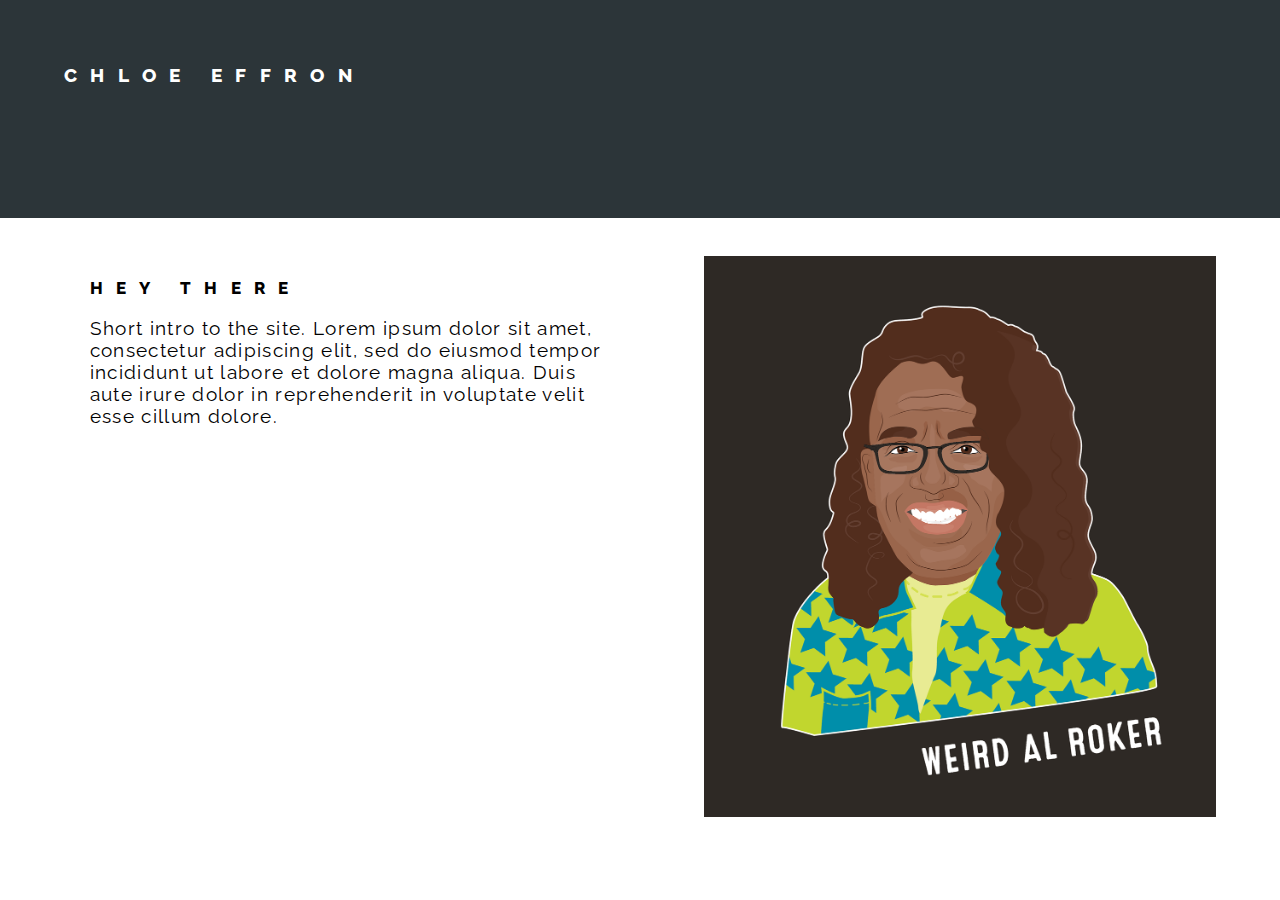
==== index.html @ 1deb961d "Final project stuff" ====
<!DOCTYPE html>
<html>
  <head>

      <meta charset="UTF-8">
      <meta name = "description" content = "Chloe Effron's portfolio site">
      <meta name = "keywords" content = "design, portfolio, graphics">

    <title>Chloe Effron Portfolio</title>

    <!-- webfonts link -->

      <link href='https://fonts.googleapis.com/css?family=Raleway:400,200,200italic,400italic,600,600italic,800,800italic,900,900italic,700,700italic,500italic,500,300italic,300,100italic,100' rel='stylesheet' type='text/css'>

    <!-- CSS link -->

    <link rel="stylesheet" href="css/normalize.css" media="screen">
    <link rel="stylesheet" href="css/styles.css" media="screen">

  </head>

  <body>

    <div id="container">

      <header>

        <div class = "logo"> </div>
        CHLOE EFFRON
      </header>

      <div class = "intro"> 

        <h1>HEY THERE</h1>

        <p>Short intro to the site. Lorem ipsum dolor sit amet, consectetur adipiscing elit, sed do eiusmod tempor incididunt ut labore et dolore magna aliqua. Duis aute irure dolor in reprehenderit in voluptate velit esse cillum dolore.</p>
        
      </div>

      <img class = "frontImage" src = "images/weirdal5.png" alt = "Front image" title = "Front Image"/></img>
      <!-- <div class = "homepage-navigation">

        <div class = "navbutton" a href = "../final-project/about.html">
          ABOUT
        </div> </a>

        <div class = "navbutton" a href = "../final-project/work.html">
          WORK
        </div> </a>

        <div class = "navbutton" a href = "../final-project/contact.html">
          CONTACT
        </div> </a>

      </div> -->

      <!-- I want this image to slowly change from an assortment of several, like a preview of what is within. -->

      <div class = "main-image"> </div>
      <div class = "bottom-image"> </div>





    <!-- java link -->
    <script src="js/jquery-2.1.4.js"></script>
    <script src="js/index.js"></script>
  </body>
</html>
---- css/styles.css ----
body {
  font-family: 'Raleway', sans-serif;
  font-size: 1.2em;
  letter-spacing: 1pt;
}

header {
  background-color: #2C3539;
  padding: 5%;
  position: fixed;
  top: 0px;
  margin: 0px;
  width: 100%;
  height: 10%;
  color: white;
  font-weight: 800;
  letter-spacing: 10pt;
}

.intro {
  margin-top: 20%;
  padding-left: 7%;
  padding-right: 5px;
  padding-bottom: 5%;
  width: 40%;
  float: left;
}

h1 {
  font-size: .9em;
  font-weight: 800;
  text-transform: capitalize;
  letter-spacing: 10pt;
  padding-top: 10px;
}

.frontImage {
  width: 40%;
  float: right;
  margin-right: 5%;
  margin-top: 20%;
}
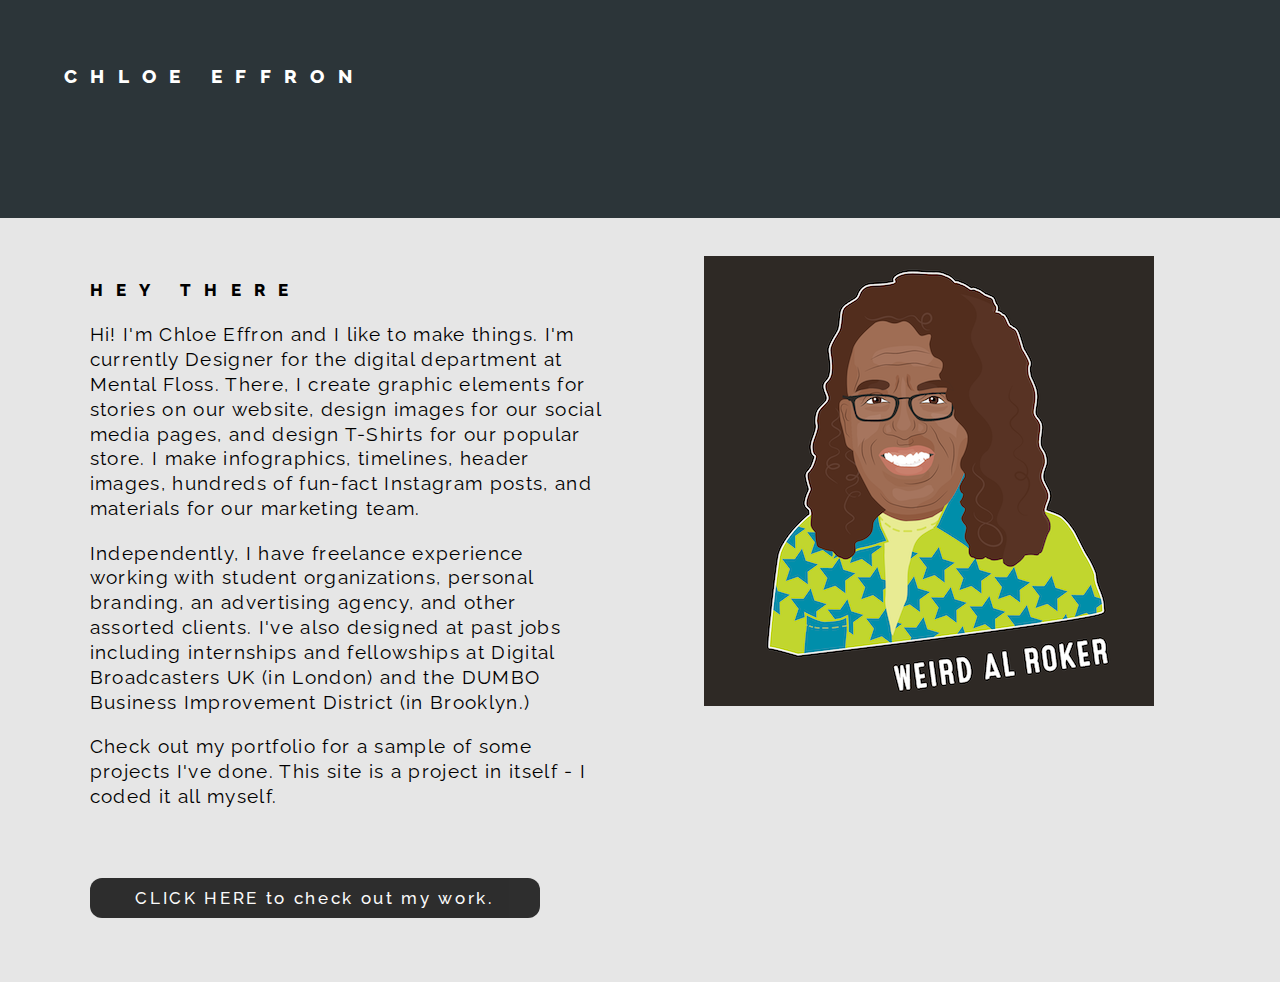
==== commit 7c50052e: "changes" ====
--- a/index.html
+++ b/index.html
@@ -17,42 +17,57 @@
     <link rel="stylesheet" href="css/normalize.css" media="screen">
     <link rel="stylesheet" href="css/styles.css" media="screen">
 
+    <!--slick link -->
+    <link rel="stylesheet" type="text/css" href="vendor/slick/slick.css"/>
+    <link rel="stylesheet" type="text/css" href="vendor/slick/slick-theme.css"/>
   </head>
 
   <body>
 
     <div id="container">
 
-      <header>
+      <header class = "index-header">
 
-        <div class = "logo"> </div>
-        CHLOE EFFRON
+        <a href = "index.html"> CHLOE EFFRON </a>
+
       </header>
 
       <div class = "intro"> 
 
         <h1>HEY THERE</h1>
 
-        <p>Short intro to the site. Lorem ipsum dolor sit amet, consectetur adipiscing elit, sed do eiusmod tempor incididunt ut labore et dolore magna aliqua. Duis aute irure dolor in reprehenderit in voluptate velit esse cillum dolore.</p>
-        
+        <p> Hi! I'm Chloe Effron and I like to make things. I'm currently Designer for the digital department at Mental Floss. There, I create graphic elements for stories on our website, design images for our social media pages, and design T-Shirts for our popular store. I make infographics, timelines, header images, hundreds of fun-fact Instagram posts, and materials for our marketing team. </p>
+
+        <p>Independently, I have freelance experience working with student organizations, personal branding, an advertising agency, and other assorted clients. I've also designed at past jobs including internships and fellowships at Digital Broadcasters UK (in London) and the DUMBO Business Improvement District (in Brooklyn.) </p>
+
+        <p>Check out my portfolio for a sample of some projects I've done. This site is a project in itself - I coded it all myself.</p>
+
+        <a href = "projects.html">
+          <button id = "button">
+            CLICK HERE to check out my work.
+          </button>
+        </a>
+
       </div>
 
-      <img class = "frontImage" src = "images/weirdal5.png" alt = "Front image" title = "Front Image"/></img>
-      <!-- <div class = "homepage-navigation">
-
-        <div class = "navbutton" a href = "../final-project/about.html">
-          ABOUT
-        </div> </a>
-
-        <div class = "navbutton" a href = "../final-project/work.html">
-          WORK
-        </div> </a>
-
-        <div class = "navbutton" a href = "../final-project/contact.html">
-          CONTACT
-        </div> </a>
-
-      </div> -->
+      <a href = "projects.html">
+        <div id="slides">
+          <div>
+            <img class = "fullsize" src = "images/weirdal5.png" alt = "Weird Als" title = "Weird Al Roker"/></img>
+          </div>
+          <div>
+            <img class = "fullsize" src = "images/invitationfront.png" alt = "Wedding Invite" title = "Wedding Invitation"/></img>
+          </div>
+          <div>
+            <img class = "fullsize" src = "images/map2.png" alt = "Burger Map" title = "Burger Map"/></img>
+          </div>
+          <div>
+            <img class = "fullsize" src = "images/money.png" alt = "Money" title = "Money"/></img>
+          </div>
+        </div>
+      </a>
+      
+      
 
       <!-- I want this image to slowly change from an assortment of several, like a preview of what is within. -->
 
@@ -65,6 +80,7 @@
 
     <!-- java link -->
     <script src="js/jquery-2.1.4.js"></script>
+    <script type="text/javascript" src="vendor/slick/slick.min.js"></script>
     <script src="js/index.js"></script>
   </body>
 </html>--- a/css/styles.css
+++ b/css/styles.css
@@ -2,19 +2,52 @@
   font-family: 'Raleway', sans-serif;
   font-size: 1.2em;
   letter-spacing: 1pt;
-}
+  line-height: 1.3em;
+  background-color: #e6e6e6;
+}
+
+
+a {
+  text-decoration: none;
+  color: white;
+}
+
+a:visited {
+  text-decoration: none;
+  color: white;
+}
+
+a:hover {
+  color: #AAEB08;
+  text-decoration: none;
+
+}
+
+h1 {
+  font-size: .9em;
+  font-weight: 800;
+  text-transform: capitalize;
+  letter-spacing: 10pt;
+  padding-top: 10px;
+}
+
+/* HOMEPAGE STYLES */
 
 header {
+  z-index: 9;
   background-color: #2C3539;
   padding: 5%;
   position: fixed;
   top: 0px;
-  margin: 0px;
   width: 100%;
-  height: 10%;
   color: white;
   font-weight: 800;
   letter-spacing: 10pt;
+  margin-bottom: 10px;
+}
+
+.index-header {
+  height: 10%
 }
 
 .intro {
@@ -26,17 +59,148 @@
   float: left;
 }
 
-h1 {
-  font-size: .9em;
-  font-weight: 800;
-  text-transform: capitalize;
-  letter-spacing: 10pt;
-  padding-top: 10px;
-}
-
-.frontImage {
+#slides {
+  z-index: 1;
   width: 40%;
+  /*height: 40px;*/
   float: right;
   margin-right: 5%;
   margin-top: 20%;
-}+}
+
+.fullsize {
+  width: 450px;
+}
+
+
+#button {
+  font-weight: 500;
+}
+
+button {
+  background: black;
+  font-family: 'Raleway', sans-serif;
+  font-weight: 300;
+  font-size: .9em;
+  letter-spacing: 2pt;
+  color: white;
+  opacity: 0.8;
+  padding-top: 10px;
+  padding-bottom: 10px;
+  padding-left: 15px;
+  padding-right: 15px;
+  border-radius: 12px;
+  width: 450px;
+  margin: auto;
+  text-align: center;
+  margin-top: 50px;
+  border-style: none;
+}
+
+
+/* PROJECTS PAGE STYLES */
+
+.projects-header{
+  height: 2%;
+}
+
+#projectExpanded {
+  margin-top: 15%;
+  padding: 15px;
+  width: 40%;
+  float: left;
+}
+
+#projects {
+  margin-top: 15%;
+  padding: 10px;
+  width: 50%;
+  float: right;
+}
+
+.previewTitle {
+  font-size: .7em;
+  font-weight: 800;
+  line-height: 1.3em;
+  padding-top: 50%;
+  padding-bottom: 30%;
+  font-color: #2C3539;
+  margin: auto;
+  text-align: center;
+  text-transform: uppercase;
+}
+
+.titleBG {
+  background-color: white;
+  padding-top: 3%;
+  padding-bottom: 3%;
+}
+
+.projectPreview {
+  display: inline-flex;
+  width: 200px;
+  height: 200px;
+  border-radius: 12px;
+  opacity: .7;
+  margin: 15px;
+
+}
+
+.project1 {
+  background: url(../images/invitationfront.png) repeat;
+  background-size: fill;
+}
+
+.project2 {
+  background: url(../images/money.png) repeat;
+  background-size: fill;
+}
+
+.project3 {
+  background: url(../images/weirdal2.png) repeat;
+  background-size: contain;
+}
+
+.project4 {
+  background: url(../images/cookies14.png) repeat;
+  background-size: contain;
+}
+
+.project5 {
+  background: url(../images/map2.png) repeat;
+  background-size: fill;
+}
+
+.project6 {
+  background: url(../images/slimjim_preview.jpg) repeat;
+  background-size: contain;
+}
+
+/* RESPONSIVENESS - HOMEPAGE */
+
+/* screen sizes smaller than 480px */
+
+@media only screen and (max-width: 479px) {
+  header {
+  font-size: 1.5em;
+  font-weight: 900;
+  letter-spacing: 10pt;
+  margin-bottom: 10px;
+  }
+} 
+
+/* screen sizes larger than 480px and less then 800px */
+@media only screen and (min-width: 480px) and (max-width: 800px) {
+  
+} 
+
+
+
+/*responsive pseudocode:
+  at smaller size, move slideshow underneath (get rid of float-right property) and change the div width to be smaller
+
+  change font size to be smaller
+
+  change header height to be slightly smaller
+
+*/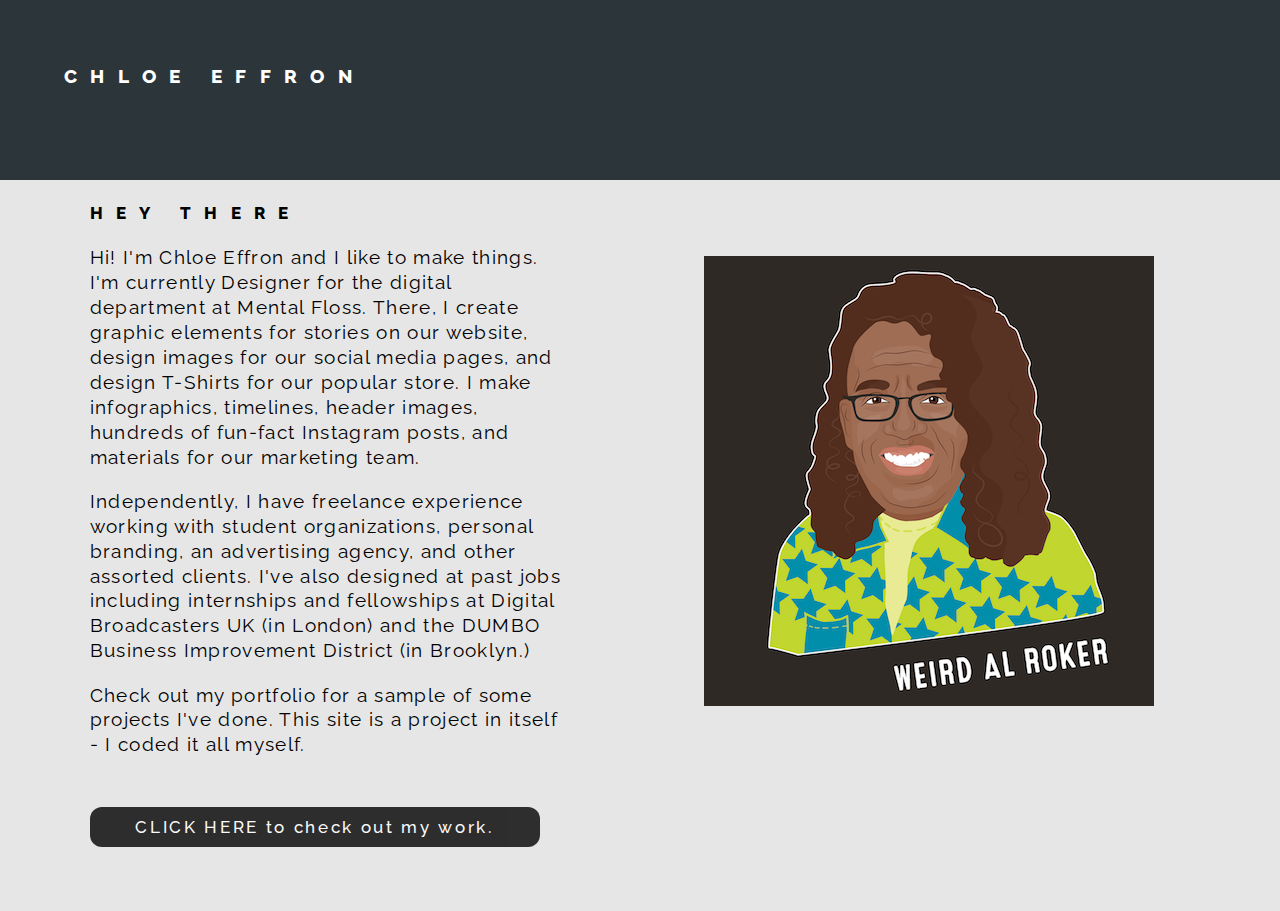
==== commit 5ba97322: "added content" ====
--- a/index.html
+++ b/index.html
@@ -5,6 +5,7 @@
       <meta charset="UTF-8">
       <meta name = "description" content = "Chloe Effron's portfolio site">
       <meta name = "keywords" content = "design, portfolio, graphics">
+      <meta name="viewport" content="width=device-width, initial-scale=1">
 
     <title>Chloe Effron Portfolio</title>
 
@@ -53,16 +54,16 @@
       <a href = "projects.html">
         <div id="slides">
           <div>
-            <img class = "fullsize" src = "images/weirdal5.png" alt = "Weird Als" title = "Weird Al Roker"/></img>
+            <img class = "fullsize" src = "images/previews/weirdal5.png" alt = "Weird Als" title = "Weird Al Roker"/></img>
           </div>
           <div>
-            <img class = "fullsize" src = "images/invitationfront.png" alt = "Wedding Invite" title = "Wedding Invitation"/></img>
+            <img class = "fullsize" src = "images/previews/invitationfront.png" alt = "Wedding Invite" title = "Wedding Invitation"/></img>
           </div>
           <div>
-            <img class = "fullsize" src = "images/map2.png" alt = "Burger Map" title = "Burger Map"/></img>
+            <img class = "fullsize" src = "images/previews/map2.png" alt = "Burger Map" title = "Burger Map"/></img>
           </div>
           <div>
-            <img class = "fullsize" src = "images/money.png" alt = "Money" title = "Money"/></img>
+            <img class = "fullsize" src = "images/previews/money.png" alt = "Money" title = "Money"/></img>
           </div>
         </div>
       </a>
--- a/css/styles.css
+++ b/css/styles.css
@@ -1,3 +1,44 @@
+
+/******************************************
+/* SETUP
+/*******************************************/
+
+/* Box Model Hack */
+* {
+     -moz-box-sizing: border-box; /* Firexfox */
+     -webkit-box-sizing: border-box; /* Safari/Chrome/iOS/Android */
+     box-sizing: border-box; /* IE */
+}
+
+/* Clear fix hack */
+.clearfix:after {
+     content: ".";
+     display: block;
+     clear: both;
+     visibility: hidden;
+     line-height: 0;
+     height: 0;
+}
+
+.clear {
+  clear: both;
+}
+
+.alignright {
+  float: right;
+  padding: 0 0 10px 10px; /* note the padding around a right floated image */
+}
+
+.alignleft {
+  float: left;
+  padding: 0 10px 10px 0; /* note the padding around a left floated image */
+}
+
+
+/******************************************
+/* BASE STYLES
+/*******************************************/
+
 body {
   font-family: 'Raleway', sans-serif;
   font-size: 1.2em;
@@ -47,15 +88,15 @@
 }
 
 .index-header {
-  height: 10%
+  height: 20%
 }
 
 .intro {
-  margin-top: 20%;
+  margin-top: 14%;
   padding-left: 7%;
   padding-right: 5px;
   padding-bottom: 5%;
-  width: 40%;
+  width: 45%;
   float: left;
 }
 
@@ -72,7 +113,6 @@
   width: 450px;
 }
 
-
 #button {
   font-weight: 500;
 }
@@ -93,7 +133,7 @@
   width: 450px;
   margin: auto;
   text-align: center;
-  margin-top: 50px;
+  margin-top: 30px;
   border-style: none;
 }
 
@@ -101,14 +141,26 @@
 /* PROJECTS PAGE STYLES */
 
 .projects-header{
-  height: 2%;
-}
-
-#projectExpanded {
+  height: 10%;
+}
+
+.projectExpanded {
   margin-top: 15%;
   padding: 15px;
-  width: 40%;
+  width: 50%;
   float: left;
+}
+
+.expanded {
+  width: 700px;
+  padding-left: 5px;
+  margin: 7px;
+}
+
+#projectsContainer {
+  position: relative;
+  right: -140px;
+  top: -15px;
 }
 
 #projects {
@@ -147,52 +199,444 @@
 }
 
 .project1 {
-  background: url(../images/invitationfront.png) repeat;
+  background: url(../images/previews/invitationfront.png) repeat;
   background-size: fill;
 }
 
 .project2 {
-  background: url(../images/money.png) repeat;
+  background: url(../images/previews/money.png) repeat;
   background-size: fill;
 }
 
 .project3 {
-  background: url(../images/weirdal2.png) repeat;
+  background: url(../images/previews/weirdal2.png) repeat;
   background-size: contain;
 }
 
 .project4 {
-  background: url(../images/cookies14.png) repeat;
+  background: url(../images/previews/cookies14.png) repeat;
   background-size: contain;
 }
 
 .project5 {
-  background: url(../images/map2.png) repeat;
+  background: url(../images/previews/map2.png) repeat;
   background-size: fill;
 }
 
 .project6 {
-  background: url(../images/slimjim_preview.jpg) repeat;
+  background: url(../images/previews/slimjim_preview.jpg) repeat;
   background-size: contain;
 }
 
-/* RESPONSIVENESS - HOMEPAGE */
+#instructions {
+  margin-top: 40px;
+  font-size: 2em;
+  line-height: 1.3em;
+  margin-left: 5%;
+}
+
+
+/* All "about" sections */
+
+.about {
+  padding-left: 5px;
+  padding-right: 15px;
+  padding-bottom: 15px;
+  margin-left: 5%;
+}
+
+.title {
+  margin-left: 5%;
+  padding-left: 5px;
+  padding-right: 15px;
+  padding-bottom: 15px;
+  padding-top: 0px;
+  margin-top: 3px;
+  font-size: 1.5em;
+  font-weight: 700;
+}
+
+/* All expanded images for previews */
+
+#project1_expanded {
+  display: none;
+}
+
+#project2_expanded {
+  display: none;
+}
+
+#project3_expanded {
+  display: none;
+}
+
+#project4_expanded {
+  display: none;
+}
+
+#project5_expanded {
+  display: none;
+}
+
+#project6_expanded {
+  display: none;
+}
+
+
+
+/* *******************
+
+RESPONSIVENESS - HOMEPAGE 
+
+************************ */
 
 /* screen sizes smaller than 480px */
 
-@media only screen and (max-width: 479px) {
+@media only screen and (max-width: 480px) {
   header {
-  font-size: 1.5em;
-  font-weight: 900;
-  letter-spacing: 10pt;
+  font-size: 1.2em;
+  font-weight: 800;
   margin-bottom: 10px;
-  }
-} 
-
-/* screen sizes larger than 480px and less then 800px */
-@media only screen and (min-width: 480px) and (max-width: 800px) {
-  
-} 
+  padding-left: 5%;
+  padding-top: 8%;
+  }
+
+  .index-header {
+  height: 17%
+  }
+
+  #slides {
+  width: 100%;
+  margin-right: 0%;
+  margin-left: 0%;
+  margin-top: 2%;
+  margin-bottom: 4%;
+  }
+
+  .fullsize {
+  width: 400px;
+  margin: auto;
+  }
+
+  .intro {
+  font-size: .9em;
+  margin-top: 30%;
+  margin-left: 3.5%;
+  margin-right: 2%;
+  padding-left: 10px;
+  padding-right: 10px;
+  padding-bottom: 5%;
+  width: 90%;
+  }
+
+  button {
+  padding-top: 10px;
+  padding-bottom: 10px;
+  padding-left: 15px;
+  padding-right: 15px;
+  border-radius: 12px;
+  width: 300px;
+  text-align: center;
+  margin-left: 4%;
+  margin-top: 14px;
+  margin-bottom: 14px;
+  border-style: none;
+  }
+
+} 
+
+/* screen sizes larger than 480px and less than 500 */
+
+@media only screen and (min-width: 480px) and (max-width: 500px) {
+
+  header {
+  font-size: 1.2em;
+  font-weight: 800;
+  margin-bottom: 10px;
+  padding-left: 5%;
+  padding-top: 8%;
+  }
+
+  .index-header {
+  height: 17%
+  }
+
+  #slides {
+  width: 100%;
+  margin-right: 0%;
+  margin-left: 0%;
+  margin-top: 2%;
+  margin-bottom: 4%;
+  }
+
+  .fullsize {
+  width: 400px;
+  margin: auto;
+  }
+
+  .intro {
+  font-size: .9em;
+  margin-top: 30%;
+  margin-left: 3.5%;
+  margin-right: 2%;
+  padding-left: 10px;
+  padding-right: 10px;
+  padding-bottom: 5%;
+  width: 90%;
+  }
+
+  button {
+  padding-top: 10px;
+  padding-bottom: 10px;
+  padding-left: 15px;
+  padding-right: 15px;
+  border-radius: 12px;
+  width: 300px;
+  text-align: center;
+  margin-left: 15%;
+  margin-top: 14px;
+  margin-bottom: 14px;
+  border-style: none;
+  }
+
+} 
+
+/* screen sizes larger than 500px and less then 600px */
+@media only screen and (min-width: 501px) and (max-width: 600px) {
+  header {
+  font-size: 1.2em;
+  font-weight: 800;
+  margin-bottom: 10px;
+  padding-left: 5%;
+  }
+
+  .index-header {
+  height: 17%
+  }
+
+  #slides {
+  width: 100%;
+  margin-right: 0%;
+  margin-left: 0%;
+  margin-top: 2%;
+  margin-bottom: 4%;
+  }
+
+  .fullsize {
+  width: 500px;
+  margin: auto;
+  }
+
+  .intro {
+  font-size: .9em;
+  margin-top: 24%;
+  margin-left: 2%;
+  margin-right: 2%;
+  padding-left: 10px;
+  padding-right: 10px;
+  padding-bottom: 5%;
+  width: 90%;
+  }
+
+  button {
+  padding-top: 10px;
+  padding-bottom: 10px;
+  padding-left: 15px;
+  padding-right: 15px;
+  border-radius: 12px;
+  width: 300px;
+  margin-left: 20%;
+  text-align: center;
+  margin-top: 14px;
+  margin-bottom: 14px;
+  border-style: none;
+  }
+} 
+
+/* screen sizes larger than 600px and less then 700px */
+@media only screen and (min-width: 601px) and (max-width: 699px) {
+  header {
+  font-size: 1.1em;
+  font-weight: 800;
+  margin-bottom: 10px;
+  padding-left: 5%;
+  }
+
+  .index-header {
+  height: 17%
+  }
+
+  #slides {
+  width: 100%;
+  margin-right: 0%;
+  margin-left: 0%;
+  margin-top: 2%;
+  margin-bottom: 4%;
+  }
+
+  .fullsize {
+  width: 600px;
+  margin: auto;
+  }
+
+  .intro {
+  font-size: .9em;
+  margin-top: 20%;
+  margin-left: 5%;
+  margin-right: 8%;
+  padding-left: 10px;
+  padding-right: 15px;
+  padding-bottom: 5%;
+  width: 90%;
+  }
+
+  button {
+  padding-top: 10px;
+  padding-bottom: 10px;
+  padding-left: 10px;
+  padding-right: 10px;
+  border-radius: 12px;
+  width: 400px;
+  margin-left: 14%;
+  text-align: center;
+  margin-top: 14px;
+  margin-bottom: 14px;
+  border-style: none;
+  }
+} 
+
+/* screen sizes larger than 700px and less then 800px */
+@media only screen and (min-width: 700px) and (max-width: 799px) {
+
+  header {
+  font-size: 1.1em;
+  font-weight: 800;
+  margin-bottom: 10px;
+  padding-left: 5%;
+  }
+
+  .index-header {
+  height: 17%
+  }
+
+  #slides {
+  width: 100%;
+  margin-right: 0%;
+  margin-left: 0%;
+  margin-top: 2%;
+  margin-bottom: 4%;
+  }
+
+  .fullsize {
+  width: 600px;
+  margin: auto;
+  }
+
+  .intro {
+  font-size: .9em;
+  margin-top: 20%;
+  margin-left: 5%;
+  margin-right: 8%;
+  padding-left: 10px;
+  padding-right: 15px;
+  padding-bottom: 5%;
+  width: 90%;
+  }
+
+  button {
+  padding-top: 10px;
+  padding-bottom: 10px;
+  padding-left: 15px;
+  padding-right: 15px;
+  border-radius: 12px;
+  width: 410px;
+  margin-left: 18%;
+  text-align: center;
+  margin-top: 14px;
+  margin-bottom: 14px;
+  border-style: none;
+  }
+} 
+
+
+/* screen sizes larger than 800px and less then 915px */
+@media only screen and (min-width: 800px) and (max-width: 915px) {
+
+  header {
+  font-size: 1.1em;
+  font-weight: 800;
+  margin-bottom: 10px;
+  padding-left: 5%;
+  }
+
+  .index-header {
+  height: 17%
+  }
+
+  #slides {
+  width: 100%;
+  margin-right: 0%;
+  margin-left: 0%;
+  margin-top: 2%;
+  margin-bottom: 4%;
+  }
+
+  .fullsize {
+  width: 600px;
+  margin: auto;
+  }
+
+  .intro {
+  font-size: .9em;
+  margin-top: 18%;
+  margin-left: 5%;
+  margin-right: 8%;
+  padding-left: 10px;
+  padding-right: 15px;
+  padding-bottom: 5%;
+  width: 90%;
+  }
+
+  button {
+  padding-top: 10px;
+  padding-bottom: 10px;
+  padding-left: 15px;
+  padding-right: 15px;
+  border-radius: 12px;
+  width: 410px;
+  margin-left: 23%;
+  text-align: center;
+  margin-top: 24px;
+  margin-bottom: 6px;
+  border-style: none;
+  }
+} 
+
+/* screen sizes larger than 915px and less than 1050px*/
+@media only screen and (min-width: 916px) and (max-width: 1050px) {
+
+  .fullsize {
+  width: 350px;
+  }
+
+  .intro {
+  margin-top: 18%;
+  }
+} 
+
+/* screen sizes larger than 1100px and less than 1180px*/
+@media only screen and (min-width: 1051px) and (max-width: 1180px) {
+
+  .fullsize {
+  width: 400px;
+  }
+
+  .intro {
+  margin-top: 16%;
+  }
+} 
+
+
 
 
 
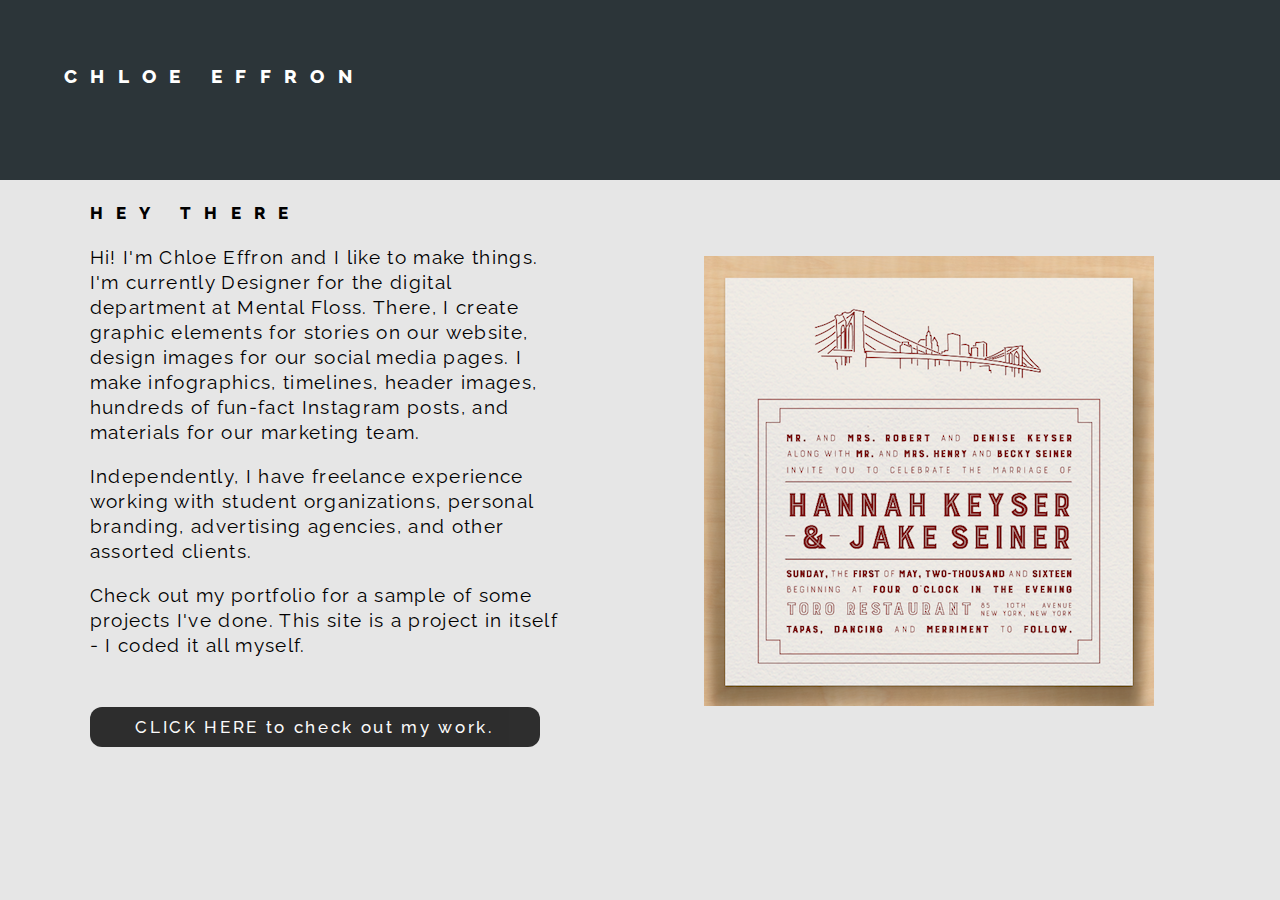
==== commit cba0400f: "final" ====
--- a/index.html
+++ b/index.html
@@ -37,9 +37,9 @@
 
         <h1>HEY THERE</h1>
 
-        <p> Hi! I'm Chloe Effron and I like to make things. I'm currently Designer for the digital department at Mental Floss. There, I create graphic elements for stories on our website, design images for our social media pages, and design T-Shirts for our popular store. I make infographics, timelines, header images, hundreds of fun-fact Instagram posts, and materials for our marketing team. </p>
+        <p> Hi! I'm Chloe Effron and I like to make things. I'm currently Designer for the digital department at Mental Floss. There, I create graphic elements for stories on our website, design images for our social media pages. I make infographics, timelines, header images, hundreds of fun-fact Instagram posts, and materials for our marketing team. </p>
 
-        <p>Independently, I have freelance experience working with student organizations, personal branding, an advertising agency, and other assorted clients. I've also designed at past jobs including internships and fellowships at Digital Broadcasters UK (in London) and the DUMBO Business Improvement District (in Brooklyn.) </p>
+        <p>Independently, I have freelance experience working with student organizations, personal branding, advertising agencies, and other assorted clients.</p>
 
         <p>Check out my portfolio for a sample of some projects I've done. This site is a project in itself - I coded it all myself.</p>
 
@@ -54,16 +54,16 @@
       <a href = "projects.html">
         <div id="slides">
           <div>
-            <img class = "fullsize" src = "images/previews/weirdal5.png" alt = "Weird Als" title = "Weird Al Roker"/></img>
+            <img class = "fullsize" src = "images/previews/invitationfront.png" alt = "Weird Als" title = "Weird Al Roker"/></img>
           </div>
           <div>
-            <img class = "fullsize" src = "images/previews/invitationfront.png" alt = "Wedding Invite" title = "Wedding Invitation"/></img>
+            <img class = "fullsize" src = "images/previews/weirdal5.png" alt = "Wedding Invite" title = "Wedding Invitation"/></img>
           </div>
           <div>
             <img class = "fullsize" src = "images/previews/map2.png" alt = "Burger Map" title = "Burger Map"/></img>
           </div>
           <div>
-            <img class = "fullsize" src = "images/previews/money.png" alt = "Money" title = "Money"/></img>
+            <img class = "fullsize" src = "images/previews/moneypreview.png" alt = "Money" title = "Money"/></img>
           </div>
         </div>
       </a>
--- a/css/styles.css
+++ b/css/styles.css
@@ -140,12 +140,17 @@
 
 /* PROJECTS PAGE STYLES */
 
-.projects-header{
-  height: 10%;
+.page2 {
+  background-color: white;
+}
+
+.projects-header {
+  height: 3%;
+  padding: 3%;
 }
 
 .projectExpanded {
-  margin-top: 15%;
+  margin-top: 10%;
   padding: 15px;
   width: 50%;
   float: left;
@@ -160,7 +165,7 @@
 #projectsContainer {
   position: relative;
   right: -140px;
-  top: -15px;
+  top: -90px;
 }
 
 #projects {
@@ -186,6 +191,9 @@
   background-color: white;
   padding-top: 3%;
   padding-bottom: 3%;
+  padding-left: 2px;
+  padding-right: 2px;
+  opacity: .85;
 }
 
 .projectPreview {
@@ -193,7 +201,7 @@
   width: 200px;
   height: 200px;
   border-radius: 12px;
-  opacity: .7;
+  opacity: .78;
   margin: 15px;
 
 }
@@ -205,7 +213,7 @@
 
 .project2 {
   background: url(../images/previews/money.png) repeat;
-  background-size: fill;
+  background-size: contain;
 }
 
 .project3 {
@@ -229,7 +237,7 @@
 }
 
 #instructions {
-  margin-top: 40px;
+  margin-top: 30px;
   font-size: 2em;
   line-height: 1.3em;
   margin-left: 5%;
@@ -254,6 +262,28 @@
   margin-top: 3px;
   font-size: 1.5em;
   font-weight: 700;
+  line-height: 1.3em;
+}
+
+
+
+.about a {
+  text-decoration: none;
+  color: black;
+  font-weight: 600;
+}
+
+.about a:visited {
+  text-decoration: none;
+  color: black;
+  font-weight: 600;
+}
+
+.about a:hover {
+  color: white;
+  text-decoration: none;
+  font-weight: 600;
+
 }
 
 /* All expanded images for previews */
@@ -284,11 +314,14 @@
 
 
 
-/* *******************
+/* ********************************************
+********************************************
 
 RESPONSIVENESS - HOMEPAGE 
 
-************************ */
+*************************************************************
+********************************************
+******* */
 
 /* screen sizes smaller than 480px */
 
@@ -638,13 +671,601 @@
 
 
 
-
-
-/*responsive pseudocode:
-  at smaller size, move slideshow underneath (get rid of float-right property) and change the div width to be smaller
-
-  change font size to be smaller
-
-  change header height to be slightly smaller
-
-*/+/* ********************************************
+********************************************
+
+RESPONSIVENESS - PROJECTS PAGE
+
+*************************************************************
+********************************************
+******* */
+
+
+/* screen sizes smaller than 480px */
+
+@media only screen and (max-width: 480px) {
+
+  .projects-header {
+    height: 8%;
+    padding-left: 4%;
+  }
+
+  #instructions {
+    padding-top: 15%;
+    font-size: 1.5em;
+    line-height: 1.3em;
+    margin-left: 5%;
+  }
+
+  .projectExpanded {
+    margin-top: 10%;
+    padding: 5px;
+    width: 100%;
+    float: none;
+  }
+
+  .about {
+    padding-left: 5px;
+    margin-top: 5%;
+    padding-right: 15px;
+    padding-bottom: 15px;
+    margin-left: 5%;
+    font-size: .8em;
+    font-weight: 300;
+  }
+
+  .title {
+    margin-left: 5%;
+    padding-left: 5px;
+    padding-right: 15px;
+    padding-bottom: 15px;
+    padding-top: 0px;
+    margin-top: 9%;
+    font-size: 1.1em;
+    font-weight: 700;
+    line-height: 1.3em;
+  }
+
+  .expanded {
+  width: 100%;
+  padding-top: 3%;
+  padding-bottom: 3%;
+  margin: auto;
+  }
+
+  #projectsContainer {
+    position: static;
+  }
+
+  #projects {
+    margin-top: 5%;
+    margin-left: 4.5%;
+    padding: 10px;
+    width: 100%;
+    float: none;
+  }
+
+  .projectPreview {
+    display: inline-flex;
+    width: 130px;
+    height: 130px;
+    border-radius: 12px;
+    opacity: .78;
+    margin: 15px;
+  }
+
+  .previewTitle {
+    font-size: .45em;
+    font-weight: 700;
+    line-height: 1.2em;
+    padding-top: 50%;
+    padding-bottom: 30%;
+    font-color: #2C3539;
+  }
+}
+
+/* screen sizes larger than 480px and less than 520px */
+
+@media only screen and (min-width: 480px) and (max-width: 520px) { 
+
+  .projects-header {
+    height: 8%;
+    padding-left: 4%;
+  }
+
+  #instructions {
+    padding-top: 15%;
+    font-size: 1.55em;
+    line-height: 1.35em;
+    margin-left: 5%;
+  }
+
+  .projectExpanded {
+    margin-top: 10%;
+    width: 100%;
+    float: none;
+  }
+
+  .about {
+    padding-left: 5px;
+    margin-top: 5%;
+    padding-right: 15px;
+    padding-bottom: 15px;
+    margin-left: 5%;
+    font-size: .9em;
+    font-weight: 300;
+  }
+
+  .title {
+    margin-left: 5%;
+    padding-left: 5px;
+    padding-right: 15px;
+    padding-bottom: 15px;
+    padding-top: 0px;
+    margin-top: 9%;
+    font-size: 1.3em;
+    font-weight: 700;
+    line-height: 1.3em;
+  }
+
+  .expanded {
+    width: 100%;
+    padding-top: 2%;
+    padding-bottom: 2%;
+    margin: auto;
+  }
+
+  #projectsContainer {
+    position: static;
+  }
+
+  #projects {
+    margin-top: 8%;
+    margin-left: 1%;
+    padding: 10px;
+    width: 100%;
+    float: none;
+  }
+
+  .projectPreview {
+    display: inline-flex;
+    width: 130px;
+    height: 130px;
+    border-radius: 12px;
+    opacity: .78;
+    margin: 2%;
+  }
+
+  .previewTitle {
+    font-size: .45em;
+    font-weight: 700;
+    line-height: 1.2em;
+    padding-top: 50%;
+    padding-bottom: 30%;
+    font-color: #2C3539;
+  }
+}
+
+
+
+/* screen sizes larger than 520px and less than 650px */
+
+@media only screen and (min-width: 521px) and (max-width: 650px) { 
+
+
+  .projects-header {
+    height: 8%;
+    padding-left: 4%;
+  }
+
+  #instructions {
+    padding-top: 15%;
+    font-size: 1.55em;
+    line-height: 1.35em;
+    margin-left: 5%;
+  }
+
+  .projectExpanded {
+    margin-top: 10%;
+    width: 100%;
+    float: none;
+  }
+
+  .about {
+    padding-left: 5px;
+    margin-top: 5%;
+    padding-right: 15px;
+    padding-bottom: 15px;
+    margin-left: 5%;
+    font-size: 1em;
+    font-weight: 400;
+  }
+
+  .title {
+    margin-left: 5%;
+    padding-left: 5px;
+    padding-right: 15px;
+    padding-bottom: 15px;
+    padding-top: 0px;
+    margin-top: 9%;
+    font-size: 1.4em;
+    font-weight: 700;
+    line-height: 1.4em;
+  }
+
+  .expanded {
+    width: 100%;
+    padding-top: 2%;
+    padding-bottom: 2%;
+    margin: auto;
+  }
+
+  #projectsContainer {
+    position: static;
+  }
+
+  #projects {
+    margin-top: 7%;
+    margin-left: 4%;
+    padding: 10px;
+    width: 100%;
+    float: none;
+  }
+
+  .projectPreview {
+    display: inline-flex;
+    width: 150px;
+    height: 150px;
+    border-radius: 12px;
+    opacity: .78;
+    margin: 1%;
+  }
+
+  .previewTitle {
+    font-size: .6em;
+    font-weight: 700;
+    line-height: 1.2em;
+    padding-top: 50%;
+    padding-bottom: 30%;
+    font-color: #2C3539;
+  }
+}
+
+/* screen sizes larger than 650px and less than 750px */
+
+@media only screen and (min-width: 651px) and (max-width: 750px) { 
+
+  .projects-header {
+    height: 9%;
+    padding-left: 4%;
+  }
+
+  #projectsContainer {
+    position: relative;
+    right: -30px;
+    top: -30px;
+  }
+
+  #projects {
+    margin-top: 15%;
+    padding: 10px;
+    width: 40%;
+    float: right;
+  }
+
+  .previewTitle {
+    font-size: .7em;
+    font-weight: 800;
+    line-height: 1.3em;
+    padding-top: 50%;
+    padding-bottom: 30%;
+    font-color: #2C3539;
+    margin: auto;
+    text-align: center;
+    text-transform: uppercase;
+  }
+
+  .projectPreview {
+    display: inline-flex;
+    width: 200px;
+    height: 200px;
+    border-radius: 12px;
+    opacity: .78;
+    }
+
+
+  .about {
+    padding-left: 3px;
+    margin-left: 2%;
+  }
+
+  .title {
+    margin-left: 2%;
+    padding-left: 3px;
+  }
+
+
+  .projectExpanded {
+    width: 60%;
+  }
+
+
+  .expanded {
+    width: 400px;
+    padding-left: 2px;
+    margin: 3px;
+  }
+
+}
+
+/* screen sizes larger than 750px and less than 850px */
+
+@media only screen and (min-width: 751px) and (max-width: 850px) { 
+
+  .projects-header {
+    height: 9%;
+    padding-left: 4%;
+  }
+
+  #projectsContainer {
+    position: relative;
+    right: -60px;
+    top: -30px;
+  }
+
+  #projects {
+    margin-top: 15%;
+    padding: 10px;
+    width: 40%;
+    float: right;
+  }
+
+  .previewTitle {
+    font-size: .7em;
+    font-weight: 800;
+    line-height: 1.3em;
+    padding-top: 50%;
+    padding-bottom: 30%;
+    font-color: #2C3539;
+    margin: auto;
+    text-align: center;
+    text-transform: uppercase;
+  }
+
+  .projectPreview {
+    display: inline-flex;
+    width: 200px;
+    height: 200px;
+    border-radius: 12px;
+    opacity: .78;
+    }
+
+
+  .about {
+    padding-left: 3px;
+    margin-left: 2%;
+  }
+
+  .title {
+    margin-left: 2%;
+    padding-left: 3px;
+  }
+
+
+  .projectExpanded {
+    width: 60%;
+  }
+  
+
+  .expanded {
+    width: 490px;
+    padding-left: 2px;
+    margin: 3px;
+  }
+}
+
+/* screen sizes larger than 850px and less than 950px */
+
+@media only screen and (min-width: 851px) and (max-width: 970px) { 
+
+
+  .projects-header {
+    height: 9%;
+    padding-left: 4%;
+  }
+
+  #projectsContainer {
+    position: relative;
+    right: -60px;
+    top: -30px;
+  }
+
+  #projects {
+    margin-top: 15%;
+    padding: 10px;
+    width: 40%;
+    float: right;
+  }
+
+  .previewTitle {
+    font-size: .7em;
+    font-weight: 800;
+    line-height: 1.3em;
+    padding-top: 50%;
+    padding-bottom: 30%;
+    font-color: #2C3539;
+    margin: auto;
+    text-align: center;
+    text-transform: uppercase;
+  }
+
+  .projectPreview {
+    display: inline-flex;
+    width: 200px;
+    height: 200px;
+    border-radius: 12px;
+    opacity: .78;
+    }
+
+
+  .about {
+    padding-left: 3px;
+    margin-left: 2%;
+  }
+
+  .title {
+    margin-left: 2%;
+    padding-left: 3px;
+  }
+
+
+  .projectExpanded {
+    width: 60%;
+  }
+  
+
+  .expanded {
+    width: 540px;
+    padding-left: 2px;
+    margin: 5px;
+  }
+}
+
+/* screen sizes larger than 970px and less than 1069x */
+
+@media only screen and (min-width: 971px) and (max-width: 1069px) { 
+
+  .projects-header {
+    height: 9%;
+    padding-left: 4%;
+  }
+
+  #projectsContainer {
+    position: relative;
+    right: -100px;
+    top: -20px;
+  }
+
+  #projects {
+    margin-top: 15%;
+    padding: 10px;
+    width: 40%;
+    float: right;
+  }
+
+  .previewTitle {
+    font-size: .7em;
+    font-weight: 800;
+    line-height: 1.3em;
+    padding-top: 50%;
+    padding-bottom: 30%;
+    margin: auto;
+  }
+
+  .projectPreview {
+    display: inline-flex;
+    width: 200px;
+    height: 200px;
+    border-radius: 12px;
+    opacity: .78;
+    }
+
+
+  .about {
+    padding-left: 3px;
+    margin-left: 2%;
+  }
+
+  .title {
+    margin-left: 2%;
+    padding-left: 3px;
+  }
+
+
+  .projectExpanded {
+    width: 60%;
+  }
+  
+
+  .expanded {
+    width: 630px;
+    padding-left: 3px;
+    margin: 6px;
+  }
+}
+
+/* screen sizes larger than 1070px and less than 1150px */
+
+@media only screen and (min-width: 1070px) and (max-width: 1150px) { 
+  
+   #instructions {
+    color: red;
+  }
+
+  .projectPreview {
+    display: inline-flex;
+    width: 180px;
+    height: 180px;
+    border-radius: 12px;
+    opacity: .78;
+    margin: 10px;
+    }
+
+  #projectsContainer {
+    position: relative;
+    right: -120px;
+    top: -70px;
+  }
+
+  .expanded {
+    width: 630px;
+    padding-left: 3px;
+    margin: 6px;
+  }
+
+
+  .previewTitle {
+    font-size: .6em;
+    font-weight: 800;
+    line-height: 1.3em;
+    padding-top: 50%;
+    padding-bottom: 30%;
+    margin: auto;
+  }
+
+}
+
+/* screen sizes larger than 1150px and less than 1250px */
+
+@media only screen and (min-width: 1151px) and (max-width: 1250px) { 
+
+  .projectExpanded {
+    width: 60%;
+  }
+
+  #projects {
+    width: 40%;
+  }
+
+  .projectPreview {
+    display: inline-flex;
+    width: 180px;
+    height: 180px;
+    border-radius: 12px;
+    opacity: .78;
+    margin: 10px;
+    }
+
+  #projectsContainer {
+    position: relative;
+    right: -25px;
+    top: -50px;
+  }
+
+  .expanded {
+    width: 660px;
+    padding-left: 3px;
+    margin: 6px;
+  }
+
+}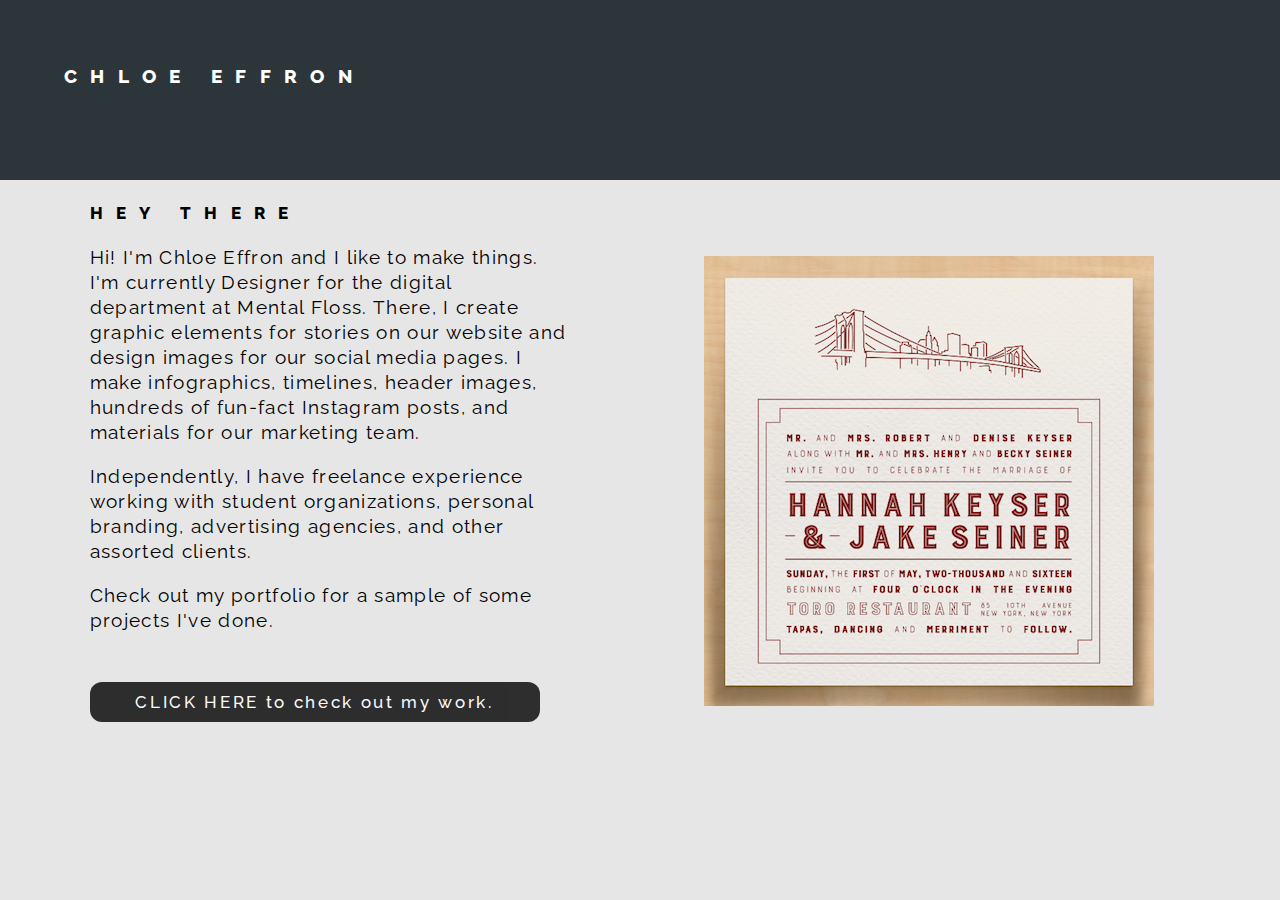
==== commit 06aa898f: "fixed" ====
--- a/index.html
+++ b/index.html
@@ -37,11 +37,11 @@
 
         <h1>HEY THERE</h1>
 
-        <p> Hi! I'm Chloe Effron and I like to make things. I'm currently Designer for the digital department at Mental Floss. There, I create graphic elements for stories on our website, design images for our social media pages. I make infographics, timelines, header images, hundreds of fun-fact Instagram posts, and materials for our marketing team. </p>
+        <p> Hi! I'm Chloe Effron and I like to make things. I'm currently Designer for the digital department at Mental Floss. There, I create graphic elements for stories on our website and design images for our social media pages. I make infographics, timelines, header images, hundreds of fun-fact Instagram posts, and materials for our marketing team. </p>
 
         <p>Independently, I have freelance experience working with student organizations, personal branding, advertising agencies, and other assorted clients.</p>
 
-        <p>Check out my portfolio for a sample of some projects I've done. This site is a project in itself - I coded it all myself.</p>
+        <p>Check out my portfolio for a sample of some projects I've done.</p>
 
         <a href = "projects.html">
           <button id = "button">
--- a/css/styles.css
+++ b/css/styles.css
@@ -1198,10 +1198,6 @@
 
 @media only screen and (min-width: 1070px) and (max-width: 1150px) { 
   
-   #instructions {
-    color: red;
-  }
-
   .projectPreview {
     display: inline-flex;
     width: 180px;
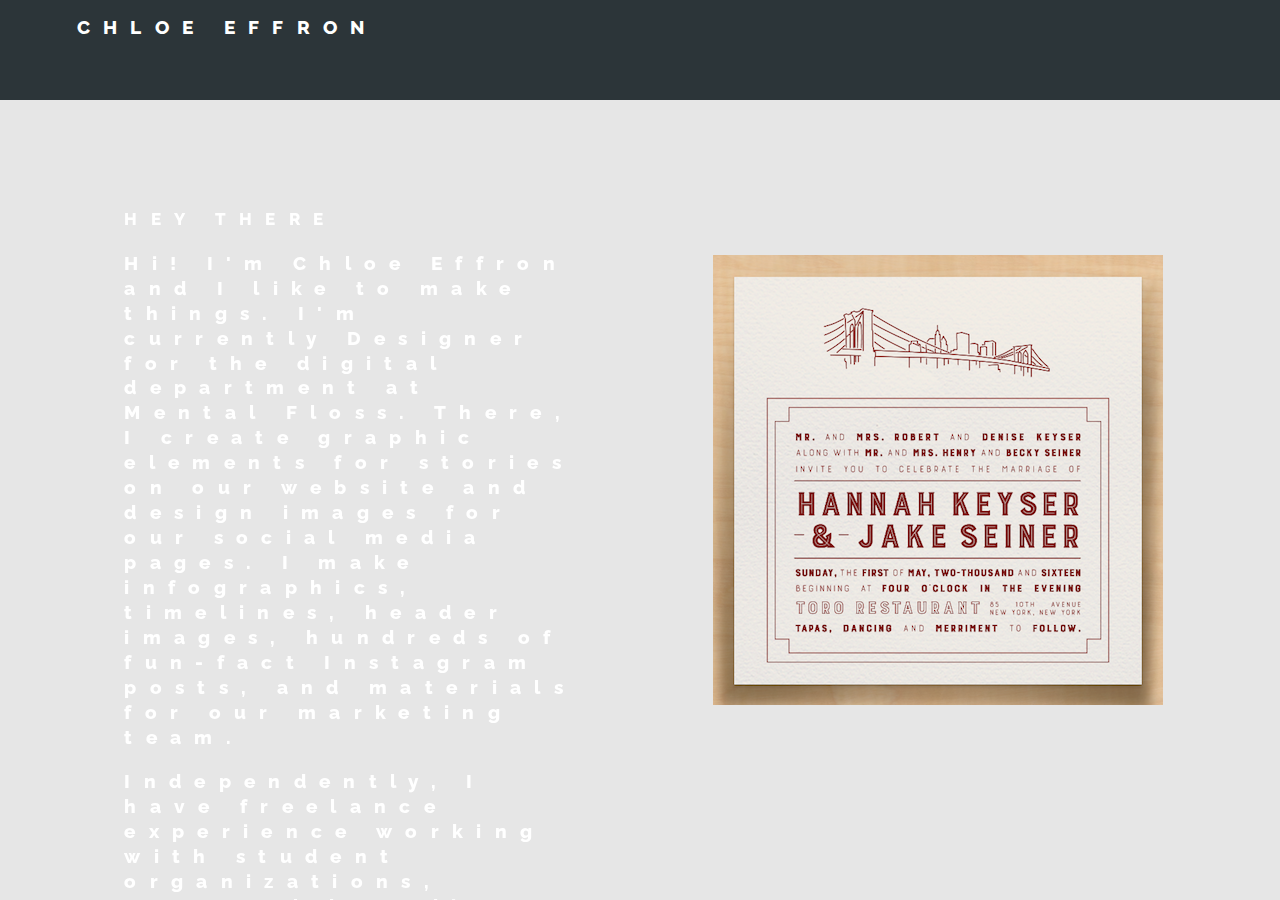
==== commit 2bacd24c: "text" ====
--- a/index.html
+++ b/index.html
@@ -12,6 +12,7 @@
     <!-- webfonts link -->
 
       <link href='https://fonts.googleapis.com/css?family=Raleway:400,200,200italic,400italic,600,600italic,800,800italic,900,900italic,700,700italic,500italic,500,300italic,300,100italic,100' rel='stylesheet' type='text/css'>
+
 
     <!-- CSS link -->
 
@@ -28,6 +29,7 @@
     <div id="container">
 
       <header class = "index-header">
+      <header>
 
         <a href = "index.html"> CHLOE EFFRON </a>
 
@@ -70,15 +72,6 @@
       
       
 
-      <!-- I want this image to slowly change from an assortment of several, like a preview of what is within. -->
-
-      <div class = "main-image"> </div>
-      <div class = "bottom-image"> </div>
-
-
-
-
-
     <!-- java link -->
     <script src="js/jquery-2.1.4.js"></script>
     <script type="text/javascript" src="vendor/slick/slick.min.js"></script>
--- a/css/styles.css
+++ b/css/styles.css
@@ -77,9 +77,11 @@
 header {
   z-index: 9;
   background-color: #2C3539;
-  padding: 5%;
+  padding: 15px;
+  padding-left: 3%;
   position: fixed;
-  top: 0px;
+  top: 0;
+  height: 100px;
   width: 100%;
   color: white;
   font-weight: 800;
@@ -87,12 +89,8 @@
   margin-bottom: 10px;
 }
 
-.index-header {
-  height: 20%
-}
-
 .intro {
-  margin-top: 14%;
+  margin-top: 170px;
   padding-left: 7%;
   padding-right: 5px;
   padding-bottom: 5%;
@@ -106,7 +104,7 @@
   /*height: 40px;*/
   float: right;
   margin-right: 5%;
-  margin-top: 20%;
+  margin-top: 240px;
 }
 
 .fullsize {
@@ -144,11 +142,6 @@
   background-color: white;
 }
 
-.projects-header {
-  height: 3%;
-  padding: 3%;
-}
-
 .projectExpanded {
   margin-top: 10%;
   padding: 15px;
@@ -280,7 +273,7 @@
 }
 
 .about a:hover {
-  color: white;
+  color:  #AAEB08;
   text-decoration: none;
   font-weight: 600;
 
@@ -330,12 +323,9 @@
   font-size: 1.2em;
   font-weight: 800;
   margin-bottom: 10px;
-  padding-left: 5%;
-  padding-top: 8%;
-  }
-
-  .index-header {
-  height: 17%
+  padding-left: 15px;
+  padding-top: 15px;
+  height: 55px;
   }
 
   #slides {
@@ -353,7 +343,7 @@
 
   .intro {
   font-size: .9em;
-  margin-top: 30%;
+  margin-top: 80px;
   margin-left: 3.5%;
   margin-right: 2%;
   padding-left: 10px;
@@ -386,12 +376,9 @@
   font-size: 1.2em;
   font-weight: 800;
   margin-bottom: 10px;
-  padding-left: 5%;
-  padding-top: 8%;
-  }
-
-  .index-header {
-  height: 17%
+  padding-left: 15px;
+  padding-top: 15px;
+  height: 55px;
   }
 
   #slides {
@@ -409,7 +396,7 @@
 
   .intro {
   font-size: .9em;
-  margin-top: 30%;
+  margin-top: 80px;
   margin-left: 3.5%;
   margin-right: 2%;
   padding-left: 10px;
@@ -436,16 +423,16 @@
 
 /* screen sizes larger than 500px and less then 600px */
 @media only screen and (min-width: 501px) and (max-width: 600px) {
+  
+
   header {
   font-size: 1.2em;
   font-weight: 800;
   margin-bottom: 10px;
   padding-left: 5%;
-  }
-
-  .index-header {
-  height: 17%
-  }
+  height: 70px;
+  }
+
 
   #slides {
   width: 100%;
@@ -462,7 +449,7 @@
 
   .intro {
   font-size: .9em;
-  margin-top: 24%;
+  margin-top: 100px;
   margin-left: 2%;
   margin-right: 2%;
   padding-left: 10px;
@@ -488,16 +475,16 @@
 
 /* screen sizes larger than 600px and less then 700px */
 @media only screen and (min-width: 601px) and (max-width: 699px) {
+  
+
   header {
   font-size: 1.1em;
   font-weight: 800;
   margin-bottom: 10px;
   padding-left: 5%;
-  }
-
-  .index-header {
-  height: 17%
-  }
+  height: 80px;
+  }
+
 
   #slides {
   width: 100%;
@@ -514,7 +501,7 @@
 
   .intro {
   font-size: .9em;
-  margin-top: 20%;
+  margin-top: 120px;
   margin-left: 5%;
   margin-right: 8%;
   padding-left: 10px;
@@ -546,11 +533,9 @@
   font-weight: 800;
   margin-bottom: 10px;
   padding-left: 5%;
-  }
-
-  .index-header {
-  height: 17%
-  }
+  height: 90px;
+  }
+
 
   #slides {
   width: 100%;
@@ -567,7 +552,7 @@
 
   .intro {
   font-size: .9em;
-  margin-top: 20%;
+  margin-top: 120px;
   margin-left: 5%;
   margin-right: 8%;
   padding-left: 10px;
@@ -600,10 +585,7 @@
   font-weight: 800;
   margin-bottom: 10px;
   padding-left: 5%;
-  }
-
-  .index-header {
-  height: 17%
+  height: 100px;
   }
 
   #slides {
@@ -621,7 +603,7 @@
 
   .intro {
   font-size: .9em;
-  margin-top: 18%;
+  margin-top: 130px;
   margin-left: 5%;
   margin-right: 8%;
   padding-left: 10px;
@@ -648,12 +630,18 @@
 /* screen sizes larger than 915px and less than 1050px*/
 @media only screen and (min-width: 916px) and (max-width: 1050px) {
 
+  
+
   .fullsize {
   width: 350px;
   }
 
   .intro {
-  margin-top: 18%;
+  margin-top: 160px;
+  }
+
+  #slides {
+    margin-top: 210px;
   }
 } 
 
@@ -665,9 +653,30 @@
   }
 
   .intro {
-  margin-top: 16%;
-  }
-} 
+  margin-top: 160px;
+  }
+
+  #slides {
+    margin-top: 210px;
+  }
+
+}
+
+/* screen sizes larger than 1600px*/
+
+@media only screen and (min-width: 1600px) {
+
+  
+  .fullsize {
+    width: 560px;
+    margin: auto;
+  }
+
+  #slides {
+    margin-top: 210px;
+  }
+}
+
 
 
 
@@ -852,7 +861,6 @@
 
 @media only screen and (min-width: 521px) and (max-width: 650px) { 
 
-
   .projects-header {
     height: 8%;
     padding-left: 4%;
@@ -935,6 +943,7 @@
 
 @media only screen and (min-width: 651px) and (max-width: 750px) { 
 
+
   .projects-header {
     height: 9%;
     padding-left: 4%;
@@ -982,6 +991,7 @@
   .title {
     margin-left: 2%;
     padding-left: 3px;
+    margin-top: 6%;
   }
 
 
@@ -1001,7 +1011,7 @@
 /* screen sizes larger than 750px and less than 850px */
 
 @media only screen and (min-width: 751px) and (max-width: 850px) { 
-
+  
   .projects-header {
     height: 9%;
     padding-left: 4%;
@@ -1049,6 +1059,7 @@
   .title {
     margin-left: 2%;
     padding-left: 3px;
+    margin-top: 6%;
   }
 
 
@@ -1116,6 +1127,7 @@
   .title {
     margin-left: 2%;
     padding-left: 3px;
+    margin-top: 6%;
   }
 
 
@@ -1179,6 +1191,7 @@
   .title {
     margin-left: 2%;
     padding-left: 3px;
+    margin-top: 6%;
   }
 
 
@@ -1264,4 +1277,52 @@
     margin: 6px;
   }
 
-}+}
+
+/* screen sizes larger than 1400px */
+
+@media only screen and (min-width: 1400px) and (max-width: 1600px) {
+
+  #projects {
+    width: 500px;
+  }
+
+  #projectsContainer {
+    position: relative;
+    right: -15px;
+    top: -100px;
+  }
+
+  .expanded {
+    width: 780px;
+  }
+
+  .fullsize {
+    width: 560px;
+    margin: auto;
+  }
+
+  #slides {
+    margin-top: 210px;
+  }
+}
+
+@media only screen and (min-width: 1600px) {
+
+  #projects {
+    width: 500px;
+  }
+
+  #projectsContainer {
+    position: relative;
+    right: 150px;
+    top: -80px;
+  }
+
+  .expanded {
+    width: 780px;
+    margin-left: 100px;
+  }
+
+
+
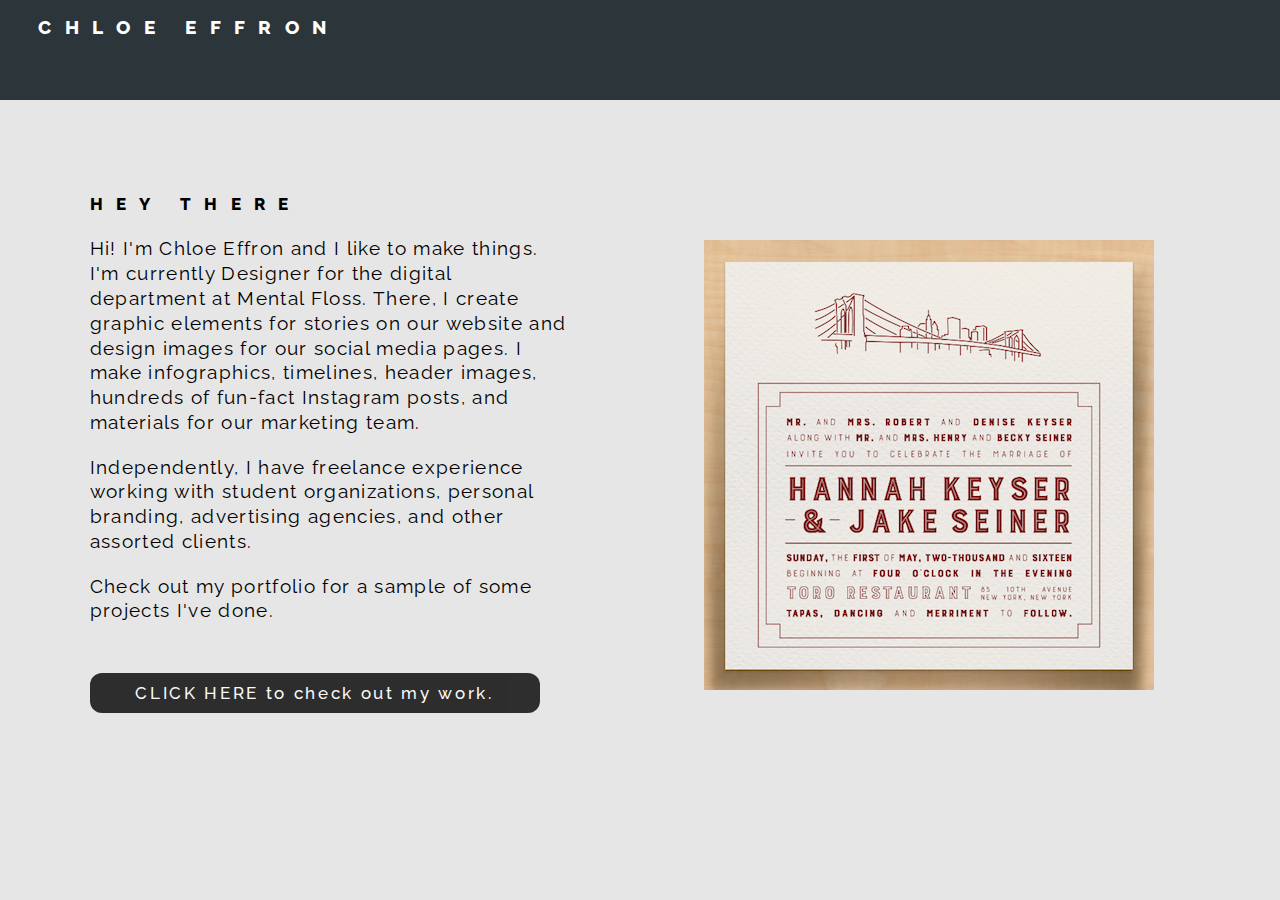
==== commit da615823: "gg" ====
--- a/index.html
+++ b/index.html
@@ -28,7 +28,6 @@
 
     <div id="container">
 
-      <header class = "index-header">
       <header>
 
         <a href = "index.html"> CHLOE EFFRON </a>
